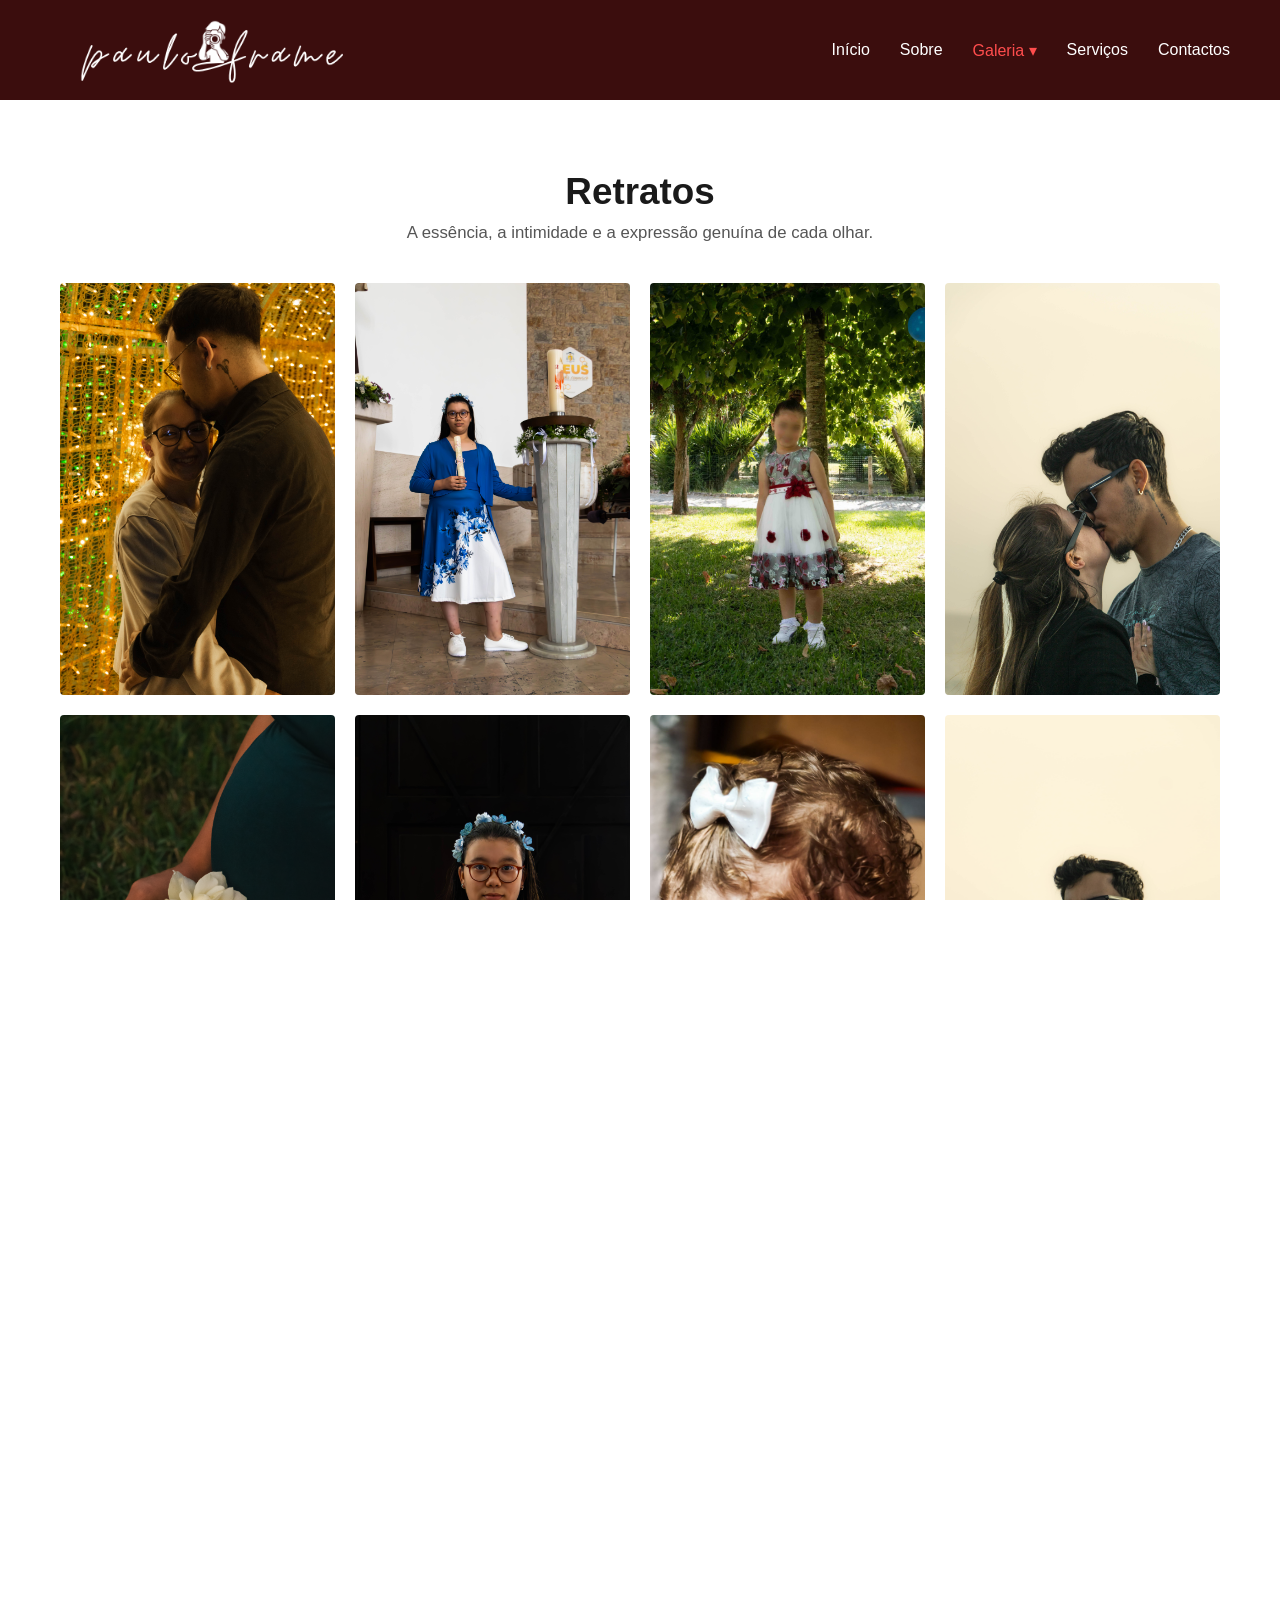
==== retratos.html @ 61c3baa9 "Primeiro envio" ====
<!DOCTYPE html>
<html lang="pt">
<head>
    <meta charset="UTF-8">
    <meta name="viewport" content="width=device-width, initial-scale=1.0">
    <meta name="description" content="Galeria de Retratos de paulo.frames. A essência, a intimidade e a expressão genuína de cada olhar.">
    <title>Retratos | paulo.frames</title>
    <link rel="stylesheet" href="styles.css">
</head>
<body>

 <!-- Cabeçalho -->
    <header class="site-header">
        <div class="logo">
            <a href="index.html">
                <img src="imagens/logo.png" alt="paulo.frames" class="logo-img">
            </a>
        </div>

        <!-- Botão de Hambúrguer para telemóvel -->
        <button class="menu-toggle" id="menu-toggle" aria-label="Abrir Menu">
            <span></span>
            <span></span>
            <span></span>
        </button>

        <nav class="navbar" id="navbar">
            <ul>
                <li><a href="index.html">Início</a></li>
                <li><a href="sobre.html">Sobre</a></li>
                
                <!-- GALERIA COM MENU DROPDOWN -->
                <li class="dropdown">
                    <a href="galeria.html" class="ativo">Galeria ▾</a>
                    <ul class="dropdown-menu">
                        <li><a href="concertos.html">Concertos</a></li>
                        <li><a href="retratos.html">Retratos</a></li>
                    </ul>
                </li>
                
                <li><a href="servicos.html">Serviços</a></li>
                <li><a href="contactos.html">Contactos</a></li>
            </ul>
        </nav>
    </header>

    <!-- Conteúdo Principal de Retratos -->
    <main class="main-content-retratos">
        <section class="retratos-intro">
            <h2>Retratos</h2>
            <p>A essência, a intimidade e a expressão genuína de cada olhar.</p>
        </section>

        <div class="mosaico-retratos">
            <img src="portfolio retratos/1766708460759.jpg" alt="Retrato">
            <img src="portfolio retratos/IMG_4583.jpg" alt="Retrato">
            <img src="portfolio retratos/IMG_0226.jpg" alt="Retrato">
            <img src="portfolio retratos/IMG_0241.jpg" alt="Retrato">
            <img src="portfolio retratos/IMG_0244.jpg" alt="Retrato">
            <img src="portfolio retratos/IMG_0809.jpg" alt="Retrato">
            <img src="portfolio retratos/IMG_0810.jpg" alt="Retrato">
            <img src="portfolio retratos/Compartilhada do Lightroom Mobile.jpg" alt="Retrato">
            <img src="portfolio retratos/IMG_4102.jpg" alt="Retrato">
            <img src="portfolio retratos/IMG_4109.jpg" alt="Retrato">
            <img src="portfolio retratos/IMG_4125.jpg" alt="Retrato">
            <img src="portfolio retratos/IMG_4587-Editar.jpg" alt="Retrato">
        </div>


        <div class="retratos-cta-section">
            <p>Queres eternizar um momento especial ou agendar a tua sessão?</p>
            <a href="contactos.html" class="btn-cta">Agendar Sessão</a>
        </div>
    </main>

    <!-- Rodapé -->
    <footer>
        <p>&copy; 2026 paulo.frames. Todos os direitos reservados.</p>
         <a href="https://www.instagram.com/paulo.frame/" target="_blank" aria-label="Instagram" style="color: #cccccc; margin-left: 15px; text-decoration: none; display: inline-flex; align-items: center; vertical-align: middle; transition: color 0.3s;">
            <!-- Ícone SVG do Instagram -->
            <svg xmlns="http://www.w3.org/2000/svg" width="18" height="18" viewBox="0 0 24 24" fill="none" stroke="currentColor" stroke-width="2" stroke-linecap="round" stroke-linejoin="round" style="margin-right: 5px;"><rect width="20" height="20" x="2" y="2" rx="5" ry="5"/><path d="M16 11.37A4 4 0 1 1 12.63 8 4 4 0 0 1 16 11.37z"/><line x1="17.5" x2="17.51" y1="6.5" y2="6.5"/></svg>
            
        </a>
    </footer>

    <!-- Script Menu Telemóvel -->
    <script>
        const menuToggle = document.getElementById('menu-toggle');
        const navbar = document.getElementById('navbar');

        menuToggle.addEventListener('click', () => {
            navbar.classList.toggle('ativo');
        });
    </script>
</body>
</html>
---- styles.css ----
/* 1. Configurações Globais e Flexbox */
html, body {
    height: 100%;
    margin: 0;
    padding: 0;
    font-family: 'Segoe UI', Tahoma, Geneva, Verdana, sans-serif;
    background-color: #ffffff;
    color: #1a1a1a;
    display: flex;
    flex-direction: column;
}

/* 2. Cabeçalho Escuro */
.site-header {
    background-color: #3b0d0d; 
    display: flex;
    justify-content: space-between;
    align-items: center;
    padding: 15px 50px;
    min-height: 70px;
}

/* Tamanho do Logótipo e Filtro Branco */
.logo a {
    display: flex;
    align-items: center;
}

.logo-img {
    height: 75px; 
    width: auto;
    filter: brightness(0) invert(1);
    object-fit: contain;
    
    transform-origin: left center;
}

/* Navegação Desktop */
.navbar ul {
    list-style: none;
    display: flex;
    gap: 30px;
    margin: 0;
    padding: 0;
}

.navbar a {
    text-decoration: none;
    color: #ffffff;
    font-size: 1rem;
    font-weight: 500;
    transition: color 0.3s;
}

.navbar a:hover,
.navbar a.ativo {
    color: #ff4d4d;
}

/* Esconder o Botão Hambúrguer no PC */
.menu-toggle {
    display: none;
    background: none;
    border: none;
    cursor: pointer;
    flex-direction: column;
    gap: 5px;
}

.menu-toggle span {
    width: 25px;
    height: 3px;
    background-color: #ffffff;
}

/* 3. Secção Principal (Hero) com a Imagem */
.main-content {
    flex: 1;
    display: flex;
    justify-content: center;
    align-items: center;
    padding: 40px 20px;
}

.hero-section {
    width: 100%;
    max-width: 1100px;
    height: 520px;
    background: linear-gradient(rgba(0,0,0,0.55), rgba(0,0,0,0.55)), url('imagens/IMG_0569.jpg');
    background-size: cover;
    background-position: center;
    border-radius: 12px;
    display: flex;
    justify-content: center;
    align-items: center;
    text-align: center;
    color: #ffffff;
}

.hero-content h1 {
    font-size: 2.8rem;
    margin-bottom: 10px;
    font-weight: 700;
}

.hero-content p {
    font-size: 1.1rem;
    margin-bottom: 25px;
    color: #e0e0e0;
}

/* Botão CTA Vermelho */
.btn-cta {
    display: inline-block;
    background-color: #ff4d4d;
    color: #ffffff;
    padding: 12px 32px;
    border-radius: 25px;
    text-decoration: none;
    font-weight: bold;
    font-size: 1rem;
    transition: background-color 0.3s;
}

.btn-cta:hover {
    background-color: #e03b3b;
}

/* 4. Rodapé */
footer {
    background-color: #240808;
    color: #cccccc;
    padding: 20px 50px;
    font-size: 0.9rem;
    display: flex;
    justify-content: space-between;
    align-items: center;
    box-sizing: border-box;
}

footer a {
    color: #cccccc;
    text-decoration: none;
    display: inline-flex;
    align-items: center;
    gap: 6px;
    transition: color 0.3s;
}

footer a:hover {
    color: #ff4d4d;
}

/* Responsividade para telemóveis*/
@media (max-width: 768px) {
    footer {
        flex-direction: column;
        gap: 15px;
        text-align: center;
        padding: 20px;
    }
}

/* 5. Responsividade Telemóvel */
@media (max-width: 768px) {
    .menu-toggle {
        display: flex;
    }

   .navbar {
        display: none;
        width: 100%;
        position: absolute;
        top: 80px;
        left: 0;
        background-color: rgba(59, 13, 13, 0.85);
        -webkit-backdrop-filter: blur(8px);
        padding: 25px 0;
        box-shadow: 0 10px 20px rgba(0, 0, 0, 0.4);
    }

    .navbar.ativo {
        display: block;
    }

    .navbar ul {
        flex-direction: column;
        align-items: center;
        gap: 15px;
    }

    .site-header {
        padding: 15px 20px;
    }

    .logo-img {
        height: 60px;
    }

    .hero-section {
        height: 400px;
    }

    .hero-content h1 {
        font-size: 2rem;
    }
}

/* Estilos específicos para a página Sobre */
.main-content-sobre {
    flex: 1;
    display: flex;
    justify-content: center;
    padding: 50px 20px;
}

.sobre-section {
    max-width: 800px;
    width: 100%;
    text-align: center;
}

.sobre-section h2 {
    font-size: 2.2rem;
    color: #1a1a1a;
    margin-bottom: 25px;
    font-weight: 700;
}

.sobre-bio {
    font-size: 1.05rem;
    line-height: 1.7;
    color: #333333;
    margin-bottom: 40px;
    max-width: 650px;
    margin-left: auto;
    margin-right: auto;
    text-align: left; 
}

.sobre-imagem-container {
    width: 100%;
    border-radius: 16px;
    overflow: hidden;
    box-shadow: 0 10px 25px rgba(0, 0, 0, 0.1);
}

.foto-perfil {
    width: 100%;
    height: auto;
    display: block;
    border-radius: 16px;
}

/*Estilos da Página da Galeria*/
.main-content-galeria {
    flex: 1;
    max-width: 1100px;
    margin: 0 auto;
    padding: 40px 20px 60px;
    width: 100%;
}

.galeria-intro {
    text-align: center;
    margin-bottom: 45px;
}

.galeria-intro h2 {
    font-size: 2.2rem;
    font-weight: 700;
    color: #1a1a1a;
    margin-bottom: 15px;
}

.galeria-intro p {
    font-size: 1.05rem;
    color: #555555;
}

/* Grelha dos Cartões */
.galeria-grid {
    display: flex;
    gap: 40px;
    justify-content: center;
}

.galeria-card {
    flex: 1;
    max-width: 480px;
    text-decoration: none;
    color: inherit;
    display: flex;
    flex-direction: column;
    border-radius: 4px;
    overflow: hidden;
    box-shadow: 0 4px 15px rgba(0, 0, 0, 0.15);
    transition: transform 0.3s ease, box-shadow 0.3s ease;
}

.galeria-card:hover {
    transform: translateY(-5px);
    box-shadow: 0 8px 25px rgba(0, 0, 0, 0.25);
}

.card-img-wrapper {
    width: 100%;
    height: 320px;
    overflow: hidden;
    background-color: #f0f0f0;
}

.card-img-wrapper img {
    width: 100%;
    height: 100%;
    object-fit: cover;
    display: block;
}

.card-caption {
    background-color: #ffffff;
    padding: 18px 20px;
    text-align: center;
    border-top: 1px solid #e5e5e5;
}

.card-caption h3 {
    margin: 0;
    font-size: 1.5rem;
    font-weight: 600;
    color: #2b2b2b;
}

/* Ajuste Responsivo para Telemóvel */
@media (max-width: 768px) {
    .galeria-grid {
        flex-direction: column;
        align-items: center;
    }
    
    .galeria-card {
        width: 100%;
    }
}

/*Galeria de Concertos (Otimizada e Fluida)*/
.concertos-intro {
    text-align: center;
    margin-top: 20px;       
    margin-bottom: 40px;    
    width: 100%;
}

.concertos-intro h2 {
    font-size: 2.3rem;
    font-weight: 700;
    color: #1a1a1a;
    margin-bottom: 10px;
}

.concertos-intro p {
    font-size: 1.05rem;
    color: #555555;
}

/* Galeria de Concertos */
.concertos-intro {
    text-align: center;
    margin-top: 20px;       
    margin-bottom: 40px;    
    width: 100%;
}

.concertos-intro h2 {
    font-size: 2.3rem;
    font-weight: 700;
    color: #1a1a1a;
    margin-bottom: 10px;
}

.concertos-intro p {
    font-size: 1.05rem;
    color: #555555;
}

/* Grelha de 4 colunas */
.mosaico-concertos {
    column-count: 4;
    column-gap: 20px;
    width: 100%;
    margin-bottom: 60px;
}

/* Galeria de Concertos*/
.main-content-concertos {
    width: 100%;
    max-width: 1200px;
    margin: 0 auto;
    padding: 40px 20px 80px;
    box-sizing: border-box;
    flex: 1;
}

.concertos-intro {
    text-align: center;
    margin-top: 20px;       
    margin-bottom: 40px;    
    width: 100%;
}

.concertos-intro h2 {
    font-size: 2.3rem;
    font-weight: 700;
    color: #1a1a1a;
    margin-bottom: 10px;
}

.concertos-intro p {
    font-size: 1.05rem;
    color: #555555;
}


.mosaico-concertos {
    display: grid;
    grid-template-columns: repeat(4, 1fr);
    gap: 16px;
    width: 100%;
    max-width: 1050px;                   
    margin: 0 auto 60px auto;
}

.mosaico-concertos img {
    width: 100%;
    aspect-ratio: 3 / 2 !important;      
    object-fit: cover !important;        
    display: block;
    border-radius: 4px;
    box-shadow: 0 4px 10px rgba(0, 0, 0, 0.08);
    transition: transform 0.3s ease, box-shadow 0.3s ease;
}

.mosaico-concertos img:hover {
    transform: scale(1.03);
    box-shadow: 0 8px 20px rgba(0, 0, 0, 0.15);
    z-index: 5;
    position: relative;
}

.concertos-cta-section {
    clear: both;
    width: 100%;
    display: flex;
    flex-direction: column;
    align-items: center;
    justify-content: center;
    text-align: center;
    margin-top: 60px;       
    margin-bottom: 30px;    
    padding-top: 30px;
    border-top: 1px solid rgba(0, 0, 0, 0.08);
    position: relative;
    z-index: 10;
}

.concertos-cta-section p {
    font-size: 1.15rem;
    color: #333333;
    margin-bottom: 20px;
    font-weight: 500;
}

/* Responsividade para ecrãs mais pequenos */
@media (max-width: 900px) {
    .mosaico-concertos {
        grid-template-columns: repeat(2, 1fr);
    }
}

@media (max-width: 550px) {
    .mosaico-concertos {
        grid-template-columns: 1fr;
    }
}


/*Página de Serviços e Precários */
.main-content-servicos {
    width: 100%;
    max-width: 1100px;
    margin: 0 auto;
    padding: 60px 20px 100px;
    box-sizing: border-box;
    flex: 1;
}

.servicos-intro {
    text-align: center;
    margin-bottom: 50px;
}

.servicos-intro h2 {
    font-size: 2.5rem;
    font-weight: 700;
    color: #1a1a1a;
    margin-bottom: 12px;
}

.servicos-intro p {
    font-size: 1.1rem;
    color: #555555;
}

/* Grelha dos 2 Cartões Lado a Lado */
.servicos-grid {
    display: flex;
    justify-content: center;
    gap: 35px;
    width: 100%;
}

.servico-card {
    flex: 1;
    max-width: 480px;
    background-color: #ffffff;
    border: 1.5px solid #4a4a4a; 
    box-shadow: 0 8px 20px rgba(0, 0, 0, 0.12); 
    padding: 50px 30px;
    display: flex;
    flex-direction: column;
    align-items: center;
    justify-content: space-between;
    text-align: center;
    min-height: 280px;
    box-sizing: border-box;
    transition: transform 0.3s ease, box-shadow 0.3s ease;
}

.servico-card:hover {
    transform: translateY(-4px);
    box-shadow: 0 12px 28px rgba(0, 0, 0, 0.18);
}

.servico-card h3 {
    font-size: 1.6rem;
    font-weight: 700;
    color: #1a1a1a;
    margin: 0 0 20px 0;
}

.servico-descricao {
    font-size: 1.05rem;
    color: #4a4a4a;
    line-height: 1.6;
    margin: 0 0 30px 0;
}

.servico-preco {
    font-size: 1.1rem;
    font-weight: 700;
    color: #f39c12; 
    text-decoration: none;
    transition: color 0.3s ease;
}

.servico-preco:hover {
    color: #d68910;
    text-decoration: underline;
}

/* Responsividade para Telemóveis */
@media (max-width: 768px) {
    .servicos-grid {
        flex-direction: column;
        align-items: center;
    }
    
    .servico-card {
        width: 100%;
        max-width: 100%;
    }
}

/* Página de Contactos  */
.main-content-contactos {
    width: 100%;
    max-width: 1100px;
    margin: 0 auto;
    padding: 50px 20px 80px;
    box-sizing: border-box;
    flex: 1;
    display: flex;
    justify-content: center;
    align-items: center;
}

/* Caixa principal com moldura fina e sombra */
.contactos-container-card {
    width: 100%;
    max-width: 850px;
    background-color: #ffffff;
    border: 1.5px solid #dcdcdc;
    box-shadow: 0 10px 30px rgba(0, 0, 0, 0.1);
    padding: 50px 60px;
    box-sizing: border-box;
    border-radius: 4px;
}

.contactos-intro {
    margin-bottom: 35px;
}

.contactos-intro h2 {
    font-size: 2.1rem;
    font-weight: 700;
    color: #1a1a1a;
    margin-bottom: 10px;
}

.contactos-intro p {
    font-size: 1rem;
    color: #555555;
}

/* Formulário e Campos */
.contactos-form {
    display: flex;
    flex-direction: column;
    gap: 25px;
}

.form-group {
    display: flex;
    flex-direction: column;
    text-align: left;
}

.form-group label {
    font-size: 0.95rem;
    font-weight: 600;
    color: #2b2b2b;
    margin-bottom: 8px;
}

.form-group input,
.form-group textarea {
    width: 100%;
    padding: 12px 15px;
    border: 1.5px solid #b5b5b5;
    border-radius: 4px;
    font-size: 1rem;
    font-family: inherit;
    box-sizing: border-box;
    background-color: #ffffff;
    transition: border-color 0.3s ease, box-shadow 0.3s ease;
}

.form-group input:focus,
.form-group textarea:focus {
    outline: none;
    border-color: #ff4d4d;
    box-shadow: 0 0 0 3px rgba(255, 77, 77, 0.15);
}

.form-group textarea {
    resize: vertical;
}

/* Responsividade para telemóveis */
@media (max-width: 768px) {
    .contactos-container-card {
        padding: 30px 20px;
    }
}

/* Página de Retratos -*/
.main-content-retratos {
    width: 100%;
    max-width: 1200px;
    margin: 0 auto;
    padding: 40px 20px 80px;
    box-sizing: border-box;
    flex: 1;
}

.retratos-intro {
    text-align: center;
    margin: 0 auto 40px auto;
    width: 100%;
    display: flex;
    flex-direction: column;
    align-items: center;
    justify-content: center;
}

.retratos-intro h2 {
    font-size: 2.3rem;
    font-weight: 700;
    color: #1a1a1a;
    margin-bottom: 10px;
}

.retratos-intro p {
    font-size: 1.05rem;
    color: #555555;
    margin: 0;
}

/* Mosaico isolado de Retratos */
.mosaico-retratos {
    column-count: 4;
    column-gap: 20px;
    width: 100%;
    margin-bottom: 60px;
}

/* Força a imagem a mostrar-se inteira sem herdar alturas de outras galerias */
.mosaico-retratos img {
    width: 100%;
    height: auto !important;         
    max-height: none !important;
    object-fit: contain !important;   
    display: block;
    border-radius: 4px;
    margin-bottom: 20px;
    break-inside: avoid;
    box-shadow: none;
    transition: transform 0.3s ease, box-shadow 0.3s ease;
}

/* Animação suave no Hover */
.mosaico-retratos img:hover {
    height: auto !important;
    transform: scale(1.03);
    box-shadow: 0 10px 25px rgba(0, 0, 0, 0.2);
    z-index: 5;
    position: relative;
}

/* CTA de Retratos */
.retratos-cta-section {
    clear: both;
    width: 100%;
    display: flex;
    flex-direction: column;
    align-items: center;
    justify-content: center;
    text-align: center;
    margin-top: 60px;
    margin-bottom: 30px;
    padding-top: 30px;
    border-top: 1px solid rgba(0, 0, 0, 0.08);
    position: relative;
    z-index: 10;
}

.retratos-cta-section p {
    font-size: 1.15rem;
    color: #333333;
    margin-bottom: 20px;
    font-weight: 500;
}

/* Responsividade de Retratos */
@media (max-width: 900px) {
    .mosaico-retratos {
        column-count: 2;
    }
}

@media (max-width: 550px) {
    .mosaico-retratos {
        column-count: 1;
    }
}

/* --- CORREÇÃO DO ESPAÇO BRANCO NA GALERIA (TELEMÓVEL) --- */

/* 1. Impede qualquer elemento de ultrapassar a largura do ecrã */
html, body {
    max-width: 100% !important;
    overflow-x: hidden !important;
}

/* 2. Força as imagens da galeria a adaptarem-se à largura da página */
.galeria-grid img, 
.galeria-card img,
main img {
    max-width: 100% !important;
    height: auto !important;
}

/* 3. Ajusta o espaçamento da galeria nos telemóveis */
@media (max-width: 768px) {
    .main-content-galeria,
    .galeria-grid,
    .servicos-grid {
        width: 100% !important;
        box-sizing: border-box !important;
        padding-left: 15px !important;
        padding-right: 15px !important;
    }
}

/* --- CORREÇÃO DA GALERIA (IGUALAR ALTURA DOS CARTÕES) --- */

.galeria-grid {
    display: grid;
    grid-template-columns: repeat(auto-fit, minmax(280px, 1fr));
    gap: 30px;
    align-items: start !important;
}

.galeria-card {
    display: flex;
    flex-direction: column;
    text-decoration: none;
    color: inherit;
    background-color: #ffffff;
    border-radius: 8px;
    overflow: hidden;
    box-shadow: 0 4px 12px rgba(0, 0, 0, 0.1);
}

.card-img-wrapper {
    width: 100%;
    aspect-ratio: 4 / 3 !important;
    overflow: hidden;
}

.card-img-wrapper img {
    width: 100% !important;
    height: 100% !important;
    object-fit: cover !important;
    display: block;
}

.card-caption {
    padding: 15px;
    text-align: center;
    background-color: #ffffff;
}

.card-caption h3 {
    margin: 0;
    font-size: 1.2rem;
    color: #1a1a1a;
}

/* --- MENU DROPDOWN (GALERIA) --- */

.navbar li.dropdown {
    position: relative;
}

/* Oculta o sub-menu por padrão de forma forçada */
.dropdown-menu {
    display: none !important; 
    position: absolute;
    top: 100%;
    left: 0;
    background-color: #830606; /* Tom escuro idêntico ao cabeçalho */
    min-width: 160px;
    box-shadow: 0 10px 25px rgba(0, 0, 0, 0.5);
    border-radius: 6px;
    padding: 8px 0;
    z-index: 1000;
    list-style: none;
    border: 1px solid rgba(255, 255, 255, 0.1); /* Linha subtil elegante */
}

.dropdown-menu li {
    width: 100%;
    margin: 0;
}

.dropdown-menu li a {
    padding: 10px 20px;
    display: block;
    color: #cccccc !important; /* Cor cinzenta clara dos teus links normais */
    text-decoration: none;
    font-size: 0.95rem;
    white-space: nowrap;
    text-align: left;
    transition: all 0.3s ease;
}

/* Efeito ao passar o rato nos itens (destaque subtil) */
.dropdown-menu li a:hover {
    background-color: #222222; /* Tom ligeiramente mais claro para hover */
    color: #ffffff !important; /* Passa a branco puro ao focar */
}

/* MOSTRA O MENU APENAS AO PASSAR O RATO EM "GALERIA" */
.navbar li.dropdown:hover .dropdown-menu {
    display: block !important;
}
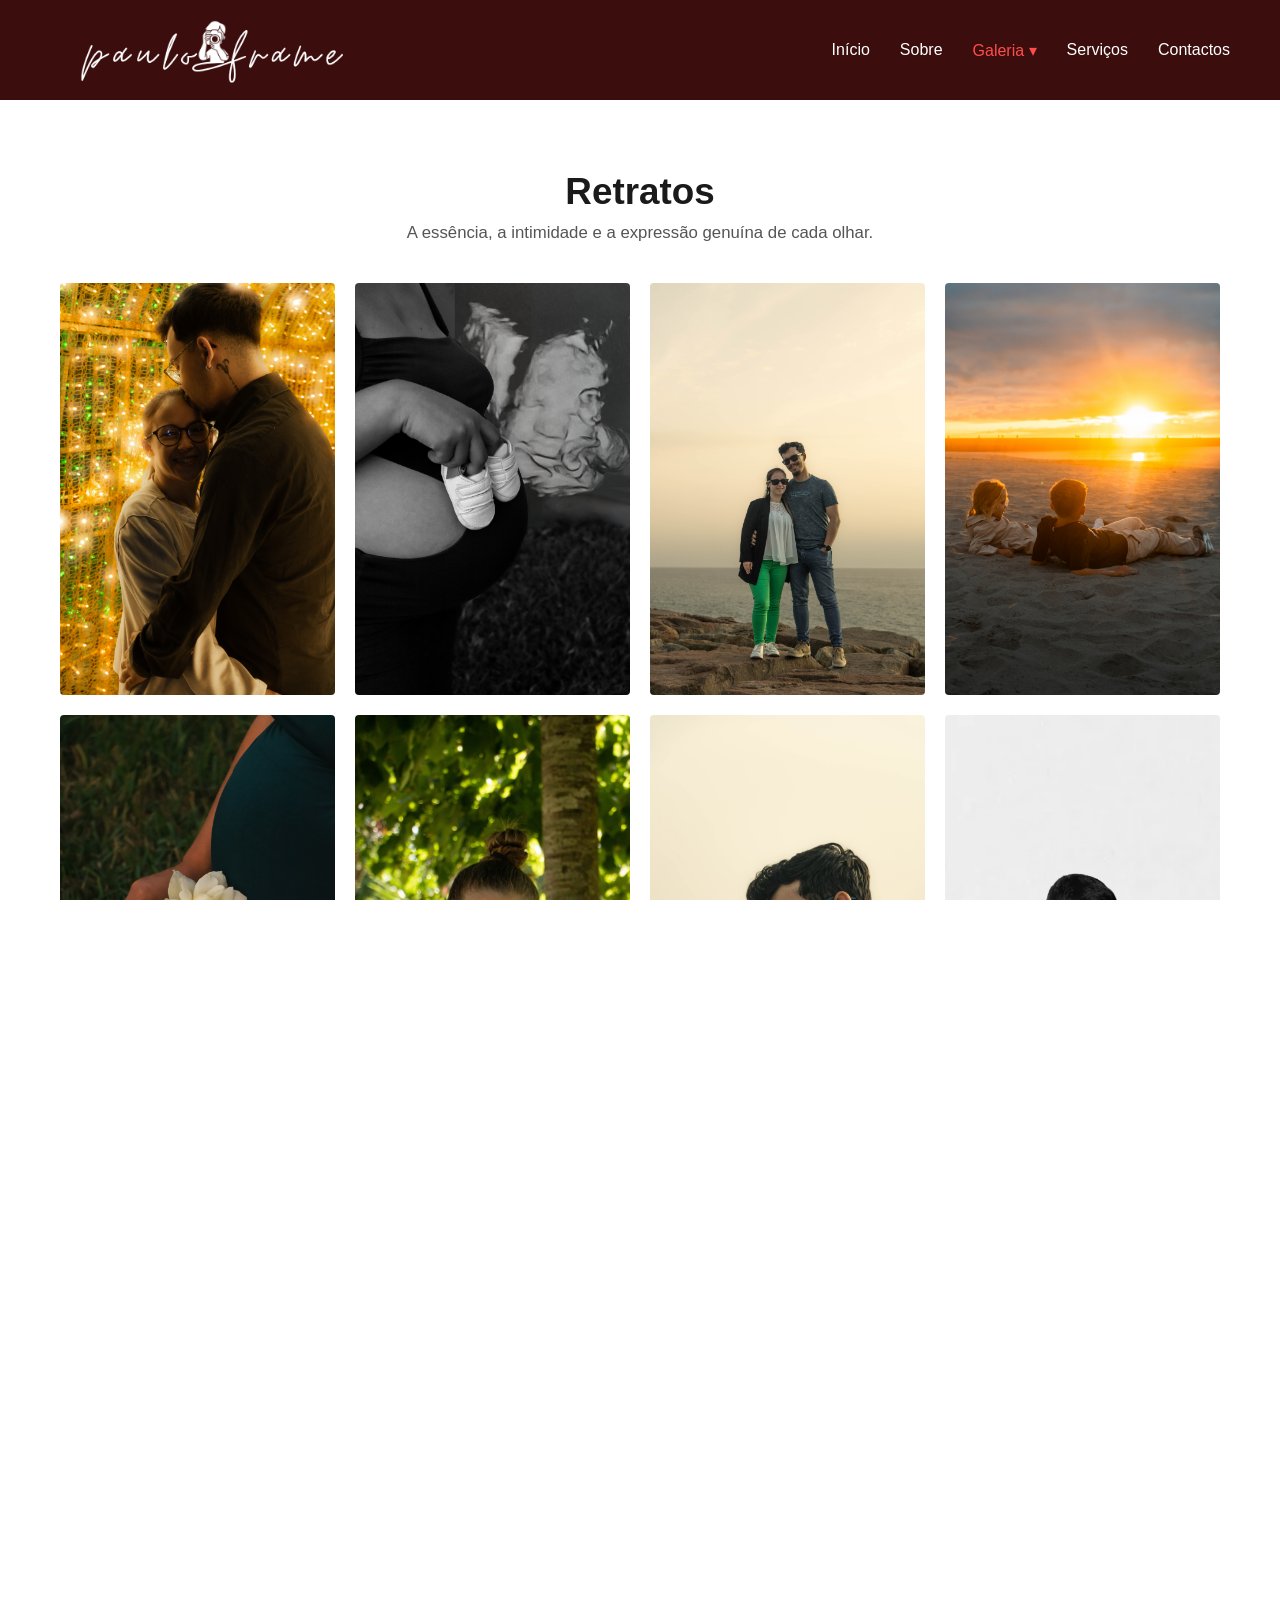
==== commit 7d093d2e: "Adicionar fotos de retratos" ====
--- a/retratos.html
+++ b/retratos.html
@@ -56,14 +56,18 @@
             <img src="portfolio retratos/IMG_4583.jpg" alt="Retrato">
             <img src="portfolio retratos/IMG_0226.jpg" alt="Retrato">
             <img src="portfolio retratos/IMG_0241.jpg" alt="Retrato">
-            <img src="portfolio retratos/IMG_0244.jpg" alt="Retrato">
+            <img src="portfolio retratos/IMG_4587-Editar.jpg" alt="Retrato">
             <img src="portfolio retratos/IMG_0809.jpg" alt="Retrato">
             <img src="portfolio retratos/IMG_0810.jpg" alt="Retrato">
             <img src="portfolio retratos/Compartilhada do Lightroom Mobile.jpg" alt="Retrato">
             <img src="portfolio retratos/IMG_4102.jpg" alt="Retrato">
             <img src="portfolio retratos/IMG_4109.jpg" alt="Retrato">
             <img src="portfolio retratos/IMG_4125.jpg" alt="Retrato">
-            <img src="portfolio retratos/IMG_4587-Editar.jpg" alt="Retrato">
+            <img src="portfolio retratos/IMG_0244.jpg" alt="Retrato">
+            <img src="portfolio retratos/IMG_5448.jpg" alt="Retrato">
+            <img src="portfolio retratos/IMG_2480-Editar-Editar.jpg" alt="Retrato">
+            <img src="portfolio retratos/IMG_5426.jpg" alt="Retrato">
+            <img src="portfolio retratos/1766708450432.jpg" alt="Retrato">
         </div>
 
 
